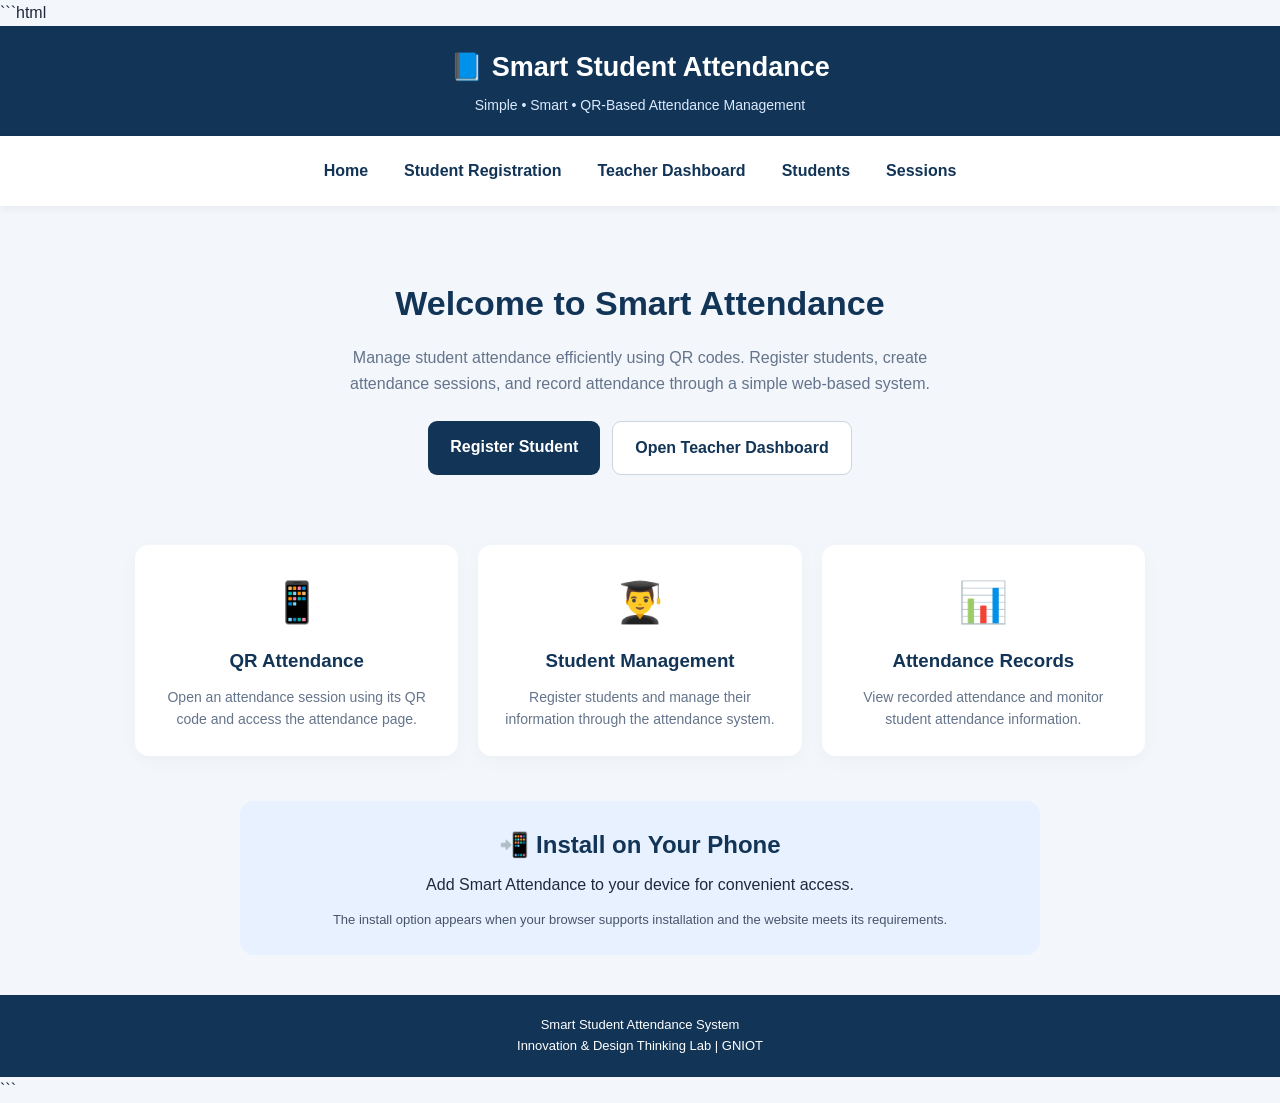
==== templates/index.html @ ea920be8 "Add files via upload" ====
```html
<!DOCTYPE html>
<html lang="en">
<head>
    <meta charset="UTF-8">
    <meta name="viewport" content="width=device-width, initial-scale=1.0">

    <title>Smart Student Attendance System</title>

    <meta name="description"
          content="A smart student attendance system using QR codes.">

    <meta name="theme-color" content="#123456">
    <link rel="manifest" href="/static/manifest.json">

    <style>
        * {
            margin: 0;
            padding: 0;
            box-sizing: border-box;
        }

        body {
            font-family: Arial, sans-serif;
            background: #f3f6fb;
            color: #1e293b;
            line-height: 1.6;
        }

        header {
            background: #123456;
            color: white;
            padding: 20px;
            text-align: center;
        }

        header h1 {
            font-size: 27px;
            margin-bottom: 5px;
        }

        header p {
            color: #dbeafe;
            font-size: 14px;
        }

        nav {
            background: white;
            display: flex;
            justify-content: center;
            flex-wrap: wrap;
            gap: 10px;
            padding: 14px;
            box-shadow: 0 2px 8px #00000010;
        }

        nav a {
            text-decoration: none;
            color: #123456;
            font-weight: bold;
            padding: 8px 13px;
            border-radius: 8px;
        }

        nav a:hover {
            background: #e8f1ff;
        }

        .hero {
            max-width: 1000px;
            margin: 35px auto;
            padding: 35px 20px;
            text-align: center;
        }

        .hero h2 {
            font-size: 34px;
            color: #123456;
            margin-bottom: 15px;
        }

        .hero p {
            max-width: 650px;
            margin: 0 auto 25px;
            color: #64748b;
            font-size: 16px;
        }

        .buttons {
            display: flex;
            justify-content: center;
            flex-wrap: wrap;
            gap: 12px;
        }

        .btn {
            display: inline-block;
            text-decoration: none;
            padding: 13px 22px;
            border-radius: 9px;
            font-weight: bold;
            transition: 0.2s;
        }

        .btn-primary {
            background: #123456;
            color: white;
        }

        .btn-primary:hover {
            background: #1d4f80;
        }

        .btn-secondary {
            background: white;
            color: #123456;
            border: 1px solid #cbd5e1;
        }

        .btn-secondary:hover {
            background: #e8f1ff;
        }

        .features {
            max-width: 1050px;
            margin: 0 auto 45px;
            padding: 0 20px;
            display: grid;
            grid-template-columns: repeat(3, minmax(0, 1fr));
            gap: 20px;
        }

        .card {
            background: white;
            border-radius: 14px;
            padding: 25px 20px;
            text-align: center;
            box-shadow: 0 5px 18px #00000008;
        }

        .icon {
            font-size: 40px;
            margin-bottom: 12px;
        }

        .card h3 {
            color: #123456;
            margin-bottom: 10px;
        }

        .card p {
            color: #64748b;
            font-size: 14px;
        }

        .install-section {
            max-width: 800px;
            margin: 0 auto 40px;
            padding: 25px 20px;
            text-align: center;
            background: #e8f1ff;
            border-radius: 14px;
        }

        .install-section h2 {
            color: #123456;
            margin-bottom: 8px;
        }

        #installBtn {
            display: none;
            margin-top: 15px;
            border: none;
            cursor: pointer;
            font-size: 15px;
        }

        #installMessage {
            color: #475569;
            font-size: 13px;
            margin-top: 12px;
        }

        footer {
            text-align: center;
            background: #123456;
            color: white;
            padding: 20px;
            font-size: 13px;
        }

        @media (max-width: 700px) {
            header h1 {
                font-size: 22px;
            }

            .hero {
                margin: 15px auto;
            }

            .hero h2 {
                font-size: 27px;
            }

            .features {
                grid-template-columns: 1fr;
            }

            .card {
                padding: 22px;
            }

            nav {
                gap: 4px;
            }

            nav a {
                font-size: 14px;
                padding: 8px;
            }
        }
    </style>
</head>

<body>

<header>
    <h1>📘 Smart Student Attendance</h1>
    <p>Simple • Smart • QR-Based Attendance Management</p>
</header>

<nav>
    <a href="/">Home</a>
    <a href="/register">Student Registration</a>
    <a href="/teacher">Teacher Dashboard</a>
    <a href="/students">Students</a>
    <a href="/sessions">Sessions</a>
</nav>

<main>
    <section class="hero">
        <h2>Welcome to Smart Attendance</h2>

        <p>
            Manage student attendance efficiently using QR codes.
            Register students, create attendance sessions, and record
            attendance through a simple web-based system.
        </p>

        <div class="buttons">
            <a class="btn btn-primary" href="/register">
                Register Student
            </a>

            <a class="btn btn-secondary" href="/teacher">
                Open Teacher Dashboard
            </a>
        </div>
    </section>

    <section class="features">
        <article class="card">
            <div class="icon">📱</div>
            <h3>QR Attendance</h3>
            <p>
                Open an attendance session using its QR code
                and access the attendance page.
            </p>
        </article>

        <article class="card">
            <div class="icon">👨‍🎓</div>
            <h3>Student Management</h3>
            <p>
                Register students and manage their information
                through the attendance system.
            </p>
        </article>

        <article class="card">
            <div class="icon">📊</div>
            <h3>Attendance Records</h3>
            <p>
                View recorded attendance and monitor student
                attendance information.
            </p>
        </article>
    </section>

    <section class="install-section">
        <h2>📲 Install on Your Phone</h2>

        <p>
            Add Smart Attendance to your device for convenient access.
        </p>

        <button id="installBtn" class="btn btn-primary" type="button">
            Install App
        </button>

        <p id="installMessage">
            The install option appears when your browser supports
            installation and the website meets its requirements.
        </p>
    </section>
</main>

<footer>
    <p>Smart Student Attendance System</p>
    <p>Innovation &amp; Design Thinking Lab | GNIOT</p>
</footer>

<script>
    // Register the service worker.
    if ("serviceWorker" in navigator) {
        window.addEventListener("load", function () {
            navigator.serviceWorker.register(
                "/static/service-worker.js"
            ).catch(function (error) {
                console.error("Service worker registration failed:", error);
            });
        });
    }

    // Show the install button when Chrome offers installation.
    let installPrompt = null;

    const installBtn = document.getElementById("installBtn");
    const installMessage = document.getElementById("installMessage");

    window.addEventListener("beforeinstallprompt", function (event) {
        event.preventDefault();
        installPrompt = event;
        installBtn.style.display = "inline-block";
        installMessage.textContent =
            "Your website can be installed on this device.";
    });

    installBtn.addEventListener("click", async function () {
        if (!installPrompt) {
            installMessage.textContent =
                "Use your browser menu to look for Install app or Add to Home screen.";
            return;
        }

        installPrompt.prompt();

        await installPrompt.userChoice;

        installPrompt = null;
        installBtn.style.display = "none";
    });

    window.addEventListener("appinstalled", function () {
        installMessage.textContent =
            "Smart Attendance has been installed successfully!";
        installBtn.style.display = "none";
    });
</script>

</body>
</html>
```
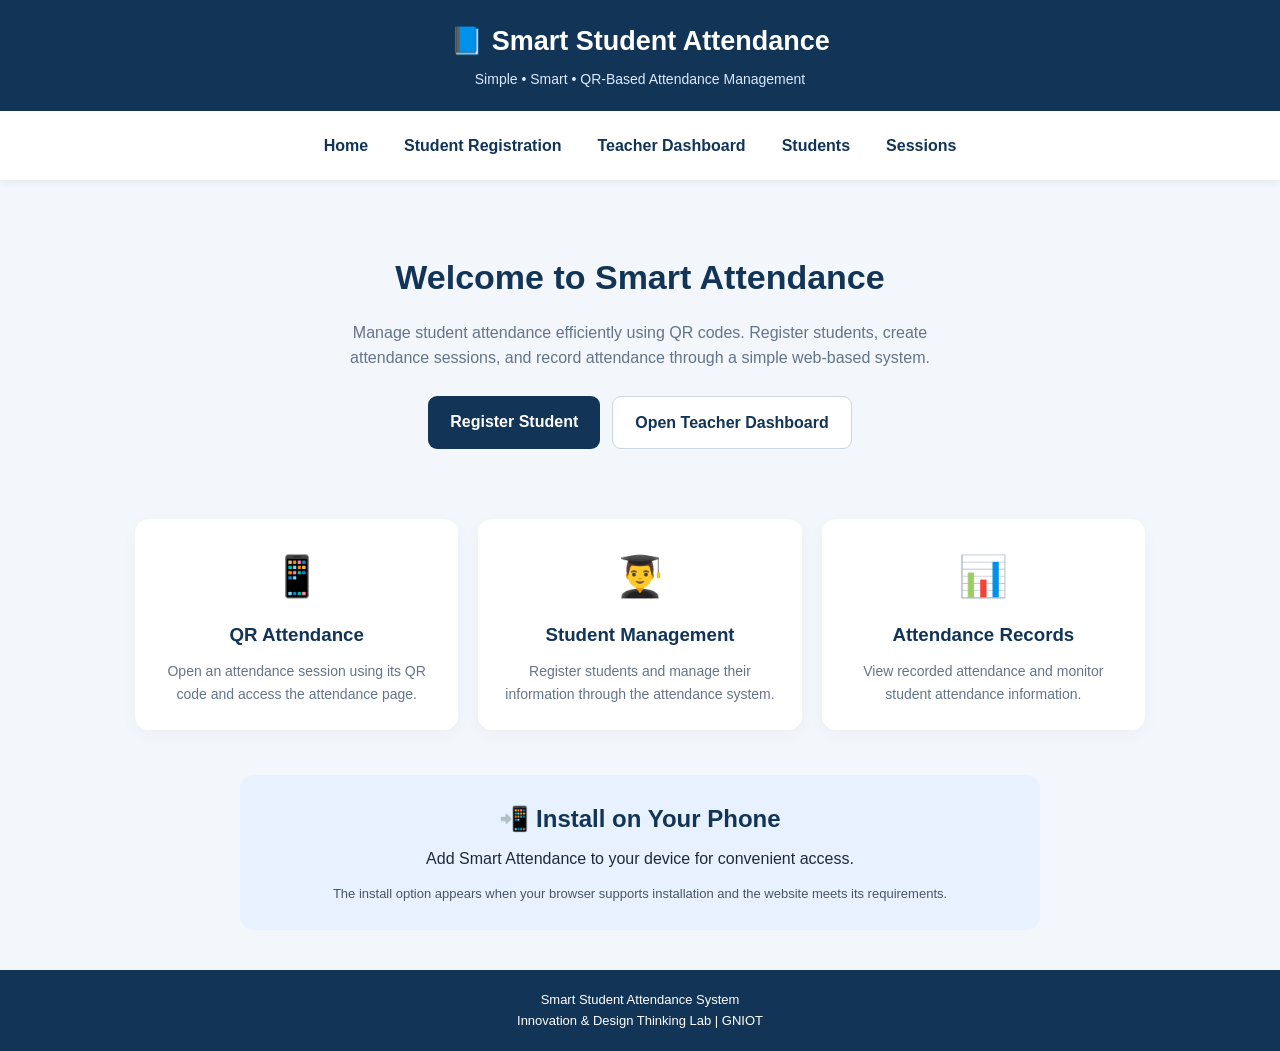
==== commit e9f776a4: "Update index.html" ====
--- a/templates/index.html
+++ b/templates/index.html
@@ -1,4 +1,3 @@
-```html
 <!DOCTYPE html>
 <html lang="en">
 <head>
@@ -360,4 +359,3 @@
 
 </body>
 </html>
-```
